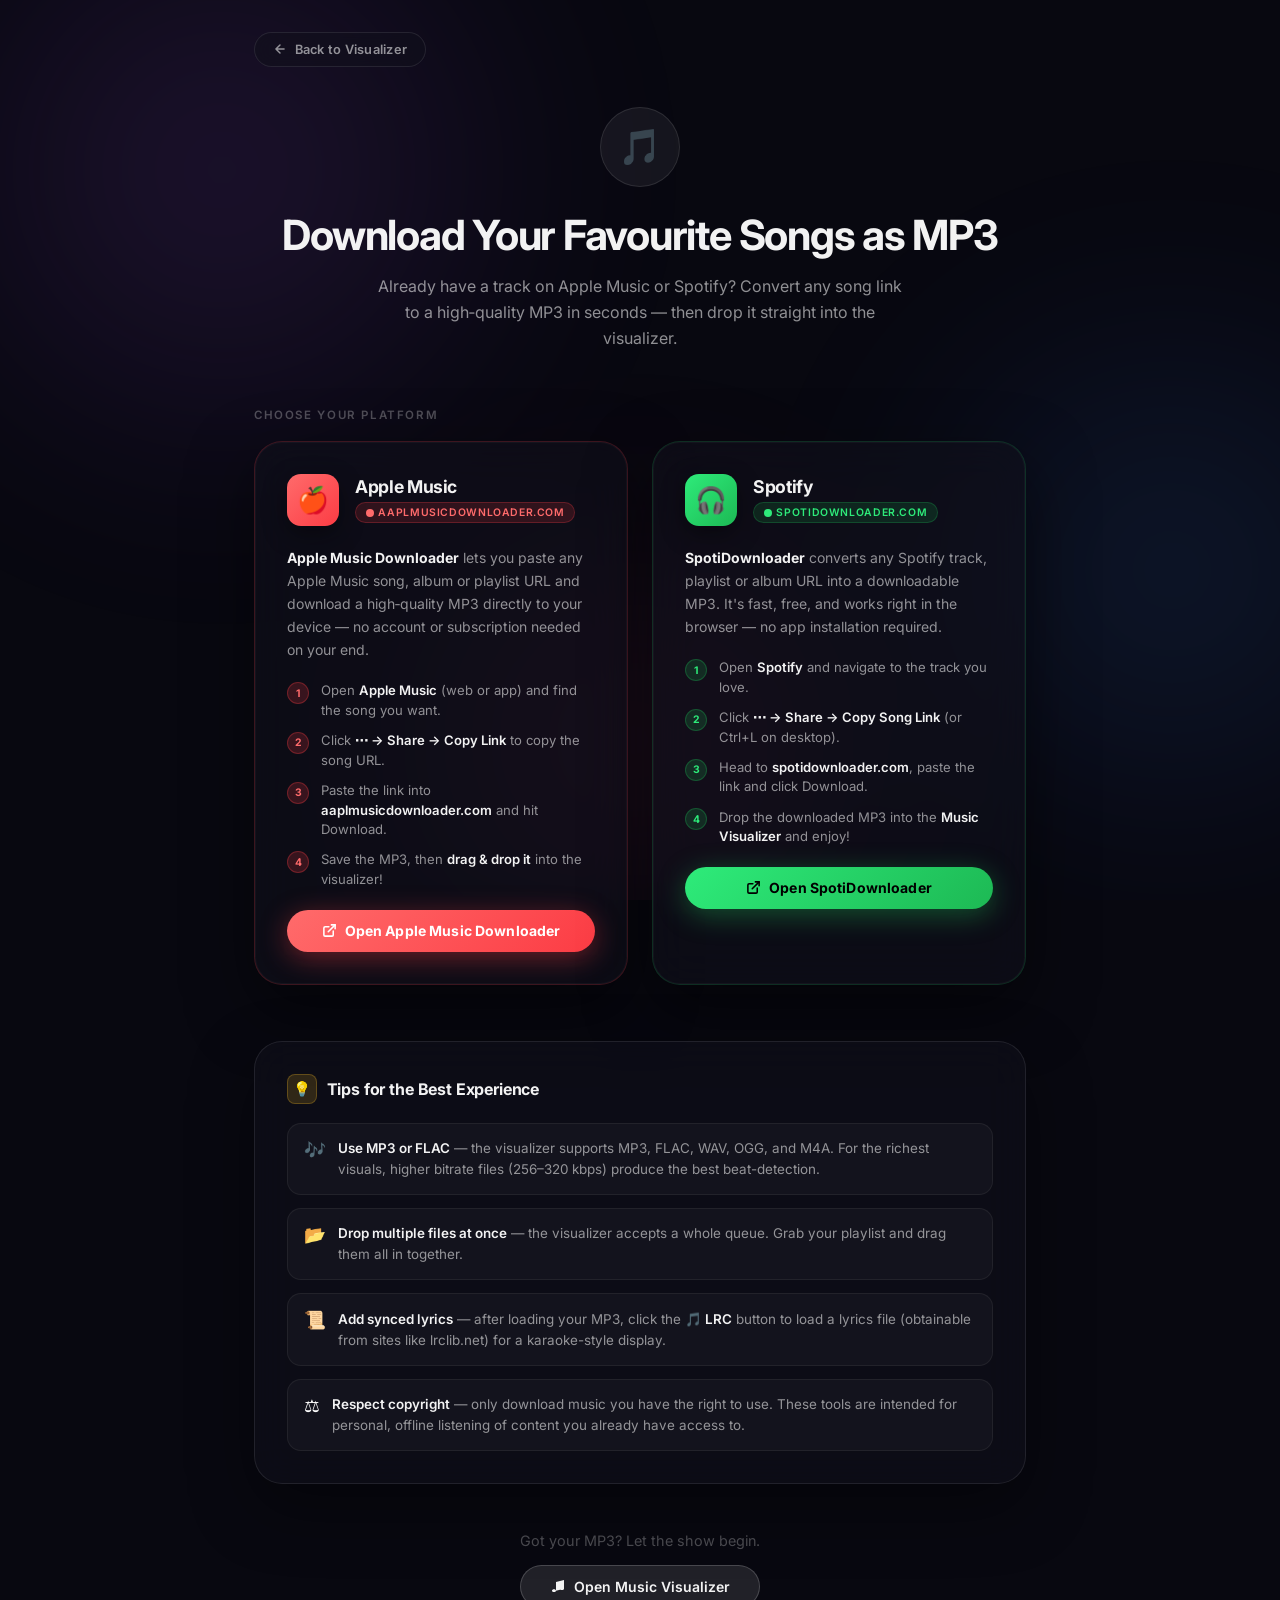
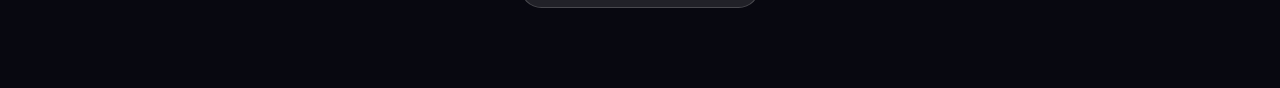
==== download.html @ 30b579aa "feat: add MP3 download guide page with Apple Music & Spotify converters - Add download.html — a styl" ====
<!DOCTYPE html>
<html lang="en">
<head>
  <script async src="https://www.googletagmanager.com/gtag/js?id=G-9R2Q7HDYSL"></script>
  <script>
    window.dataLayer = window.dataLayer || [];
    function gtag(){dataLayer.push(arguments);}
    gtag('js', new Date());
    gtag('config', 'G-9R2Q7HDYSL');
  </script>
  <meta charset="UTF-8" />
  <meta name="viewport" content="width=device-width, initial-scale=1.0"/>
  <title>Download MP3 — Music Visualizer</title>
  <meta name="description" content="Learn how to download your favourite songs as MP3 from Apple Music or Spotify and play them in the Music Visualizer.">
  <link href="https://fonts.googleapis.com/css2?family=Inter:wght@300;400;500;600;700&family=Orbitron:wght@400;500&display=swap" rel="stylesheet">
  <link rel="icon" href="data:image/svg+xml,<svg xmlns='http://www.w3.org/2000/svg' viewBox='0 0 100 100'><text y='.9em' font-size='90'>🎵</text></svg>">

  <style>
    /* ── Reset ────────────────────────────────────────────────── */
    *, *::before, *::after { box-sizing: border-box; margin: 0; padding: 0; }

    /* ── Design tokens ────────────────────────────────────────── */
    :root {
      --glass-bg:     rgba(18, 18, 28, 0.55);
      --glass-border: rgba(255, 255, 255, 0.09);
      --glass-blur:   20px;
      --white-hi:     rgba(255, 255, 255, 0.95);
      --white-mid:    rgba(255, 255, 255, 0.55);
      --white-lo:     rgba(255, 255, 255, 0.28);
      --radius-card:  28px;
      --radius-pill:  9999px;
      --trans-smooth: 0.35s cubic-bezier(0.4, 0, 0.2, 1);
      --apple-color:  #fc3c44;
      --spotify-color: #1db954;
    }

    /* ── Base ─────────────────────────────────────────────────── */
    html, body {
      min-height: 100%;
      font-family: 'Inter', system-ui, sans-serif;
      background: #080810;
      color: #fff;
      -webkit-font-smoothing: antialiased;
      overflow-x: hidden;
    }

    /* ── Animated aurora background ──────────────────────────── */
    .aurora-bg {
      position: fixed;
      inset: 0;
      z-index: 0;
      overflow: hidden;
      pointer-events: none;
    }
    .aurora-orb {
      position: absolute;
      border-radius: 50%;
      filter: blur(120px);
      opacity: 0.18;
      animation: drift 18s ease-in-out infinite alternate;
    }
    .aurora-orb:nth-child(1) {
      width: 700px; height: 700px;
      background: radial-gradient(circle, #a855f7, transparent 70%);
      top: -20%; left: -10%;
      animation-duration: 22s;
    }
    .aurora-orb:nth-child(2) {
      width: 600px; height: 600px;
      background: radial-gradient(circle, #3b82f6, transparent 70%);
      top: 30%; right: -15%;
      animation-duration: 18s;
      animation-delay: -7s;
    }
    .aurora-orb:nth-child(3) {
      width: 500px; height: 500px;
      background: radial-gradient(circle, #ec4899, transparent 70%);
      bottom: -10%; left: 30%;
      animation-duration: 25s;
      animation-delay: -12s;
    }
    @keyframes drift {
      from { transform: translate(0, 0) scale(1); }
      to   { transform: translate(40px, 60px) scale(1.08); }
    }

    /* ── Page layout ──────────────────────────────────────────── */
    .page {
      position: relative;
      z-index: 1;
      max-width: 820px;
      margin: 0 auto;
      padding: 2rem 1.5rem 5rem;
    }

    /* ── Back button ──────────────────────────────────────────── */
    .back-btn {
      display: inline-flex;
      align-items: center;
      gap: 0.5rem;
      padding: 0.55rem 1.1rem;
      border-radius: var(--radius-pill);
      background: var(--glass-bg);
      backdrop-filter: blur(12px);
      -webkit-backdrop-filter: blur(12px);
      border: 1px solid var(--glass-border);
      color: var(--white-mid);
      font-size: 0.8rem;
      font-weight: 600;
      letter-spacing: 0.02em;
      text-decoration: none;
      transition: color var(--trans-smooth), background var(--trans-smooth), transform var(--trans-smooth), box-shadow var(--trans-smooth);
      margin-bottom: 2.5rem;
    }
    .back-btn:hover {
      color: var(--white-hi);
      background: rgba(255, 255, 255, 0.12);
      transform: translateY(-1px) scale(1.03);
      box-shadow: 0 6px 20px rgba(0, 0, 0, 0.35);
    }
    .back-btn svg { width: 14px; height: 14px; }

    /* ── Hero section ─────────────────────────────────────────── */
    .hero {
      text-align: center;
      margin-bottom: 3.5rem;
    }
    .hero-icon {
      width: 80px; height: 80px;
      border-radius: 50%;
      background: rgba(255, 255, 255, 0.06);
      border: 1px solid rgba(255, 255, 255, 0.1);
      display: flex; align-items: center; justify-content: center;
      color: var(--white-mid);
      margin: 0 auto 1.5rem;
      animation: float 3.5s ease-in-out infinite;
      font-size: 2.2rem;
    }
    @keyframes float {
      0%, 100% { transform: translateY(0); }
      50%       { transform: translateY(-8px); }
    }
    .hero h1 {
      font-size: clamp(1.8rem, 4vw, 2.6rem);
      font-weight: 700;
      letter-spacing: -0.03em;
      color: var(--white-hi);
      margin-bottom: 0.75rem;
      line-height: 1.2;
    }
    .hero-sub {
      font-size: 1rem;
      color: var(--white-mid);
      line-height: 1.65;
      max-width: 540px;
      margin: 0 auto;
    }

    /* ── Section heading ──────────────────────────────────────── */
    .section-label {
      font-size: 0.72rem;
      font-weight: 600;
      letter-spacing: 0.14em;
      text-transform: uppercase;
      color: var(--white-lo);
      margin-bottom: 1.2rem;
    }

    /* ── Converter cards ──────────────────────────────────────── */
    .converters-grid {
      display: grid;
      grid-template-columns: repeat(auto-fit, minmax(320px, 1fr));
      gap: 1.5rem;
      margin-bottom: 3.5rem;
    }

    .converter-card {
      position: relative;
      display: flex;
      flex-direction: column;
      gap: 1.25rem;
      padding: 2rem;
      background: var(--glass-bg);
      backdrop-filter: blur(var(--glass-blur));
      -webkit-backdrop-filter: blur(var(--glass-blur));
      border: 1px solid var(--glass-border);
      border-radius: var(--radius-card);
      box-shadow: 0 24px 64px rgba(0, 0, 0, 0.5), inset 0 0 0 1px rgba(255, 255, 255, 0.03);
      transition: transform var(--trans-smooth), box-shadow var(--trans-smooth), border-color var(--trans-smooth);
      overflow: hidden;
    }
    .converter-card::before {
      content: '';
      position: absolute;
      inset: 0;
      border-radius: inherit;
      opacity: 0;
      transition: opacity var(--trans-smooth);
      pointer-events: none;
    }
    .converter-card:hover {
      transform: translateY(-4px);
      box-shadow: 0 32px 80px rgba(0, 0, 0, 0.6);
    }

    /* Apple card accent */
    .converter-card--apple {
      border-color: rgba(252, 60, 68, 0.2);
    }
    .converter-card--apple::before {
      background: radial-gradient(ellipse at top left, rgba(252, 60, 68, 0.08) 0%, transparent 70%);
    }
    .converter-card--apple:hover {
      border-color: rgba(252, 60, 68, 0.38);
    }
    .converter-card--apple:hover::before { opacity: 1; }

    /* Spotify card accent */
    .converter-card--spotify {
      border-color: rgba(29, 185, 84, 0.2);
    }
    .converter-card--spotify::before {
      background: radial-gradient(ellipse at top left, rgba(29, 185, 84, 0.08) 0%, transparent 70%);
    }
    .converter-card--spotify:hover {
      border-color: rgba(29, 185, 84, 0.38);
    }
    .converter-card--spotify:hover::before { opacity: 1; }

    /* Card header row */
    .card-header {
      display: flex;
      align-items: center;
      gap: 1rem;
    }
    .card-logo {
      width: 52px; height: 52px;
      border-radius: 14px;
      display: flex; align-items: center; justify-content: center;
      flex-shrink: 0;
      font-size: 1.6rem;
      box-shadow: 0 8px 24px rgba(0, 0, 0, 0.4);
    }
    .card-logo--apple {
      background: linear-gradient(135deg, #ff6b6b 0%, #fc3c44 100%);
    }
    .card-logo--spotify {
      background: linear-gradient(135deg, #2eeb7a 0%, #1db954 100%);
    }
    .card-title-group { flex: 1; min-width: 0; }
    .card-title {
      font-size: 1.1rem;
      font-weight: 700;
      letter-spacing: -0.02em;
      color: var(--white-hi);
      margin-bottom: 0.2rem;
    }
    .card-badge {
      display: inline-flex;
      align-items: center;
      gap: 0.3rem;
      padding: 0.2rem 0.6rem;
      border-radius: var(--radius-pill);
      font-size: 0.65rem;
      font-weight: 600;
      letter-spacing: 0.06em;
      text-transform: uppercase;
    }
    .card-badge--apple  { background: rgba(252, 60, 68, 0.15); color: #ff6b6b; border: 1px solid rgba(252, 60, 68, 0.25); }
    .card-badge--spotify{ background: rgba(29, 185, 84, 0.15);  color: #2eeb7a; border: 1px solid rgba(29, 185, 84, 0.25); }

    /* Description */
    .card-desc {
      font-size: 0.875rem;
      color: var(--white-mid);
      line-height: 1.65;
    }

    /* Steps */
    .card-steps {
      display: flex;
      flex-direction: column;
      gap: 0.65rem;
    }
    .step {
      display: flex;
      align-items: flex-start;
      gap: 0.75rem;
    }
    .step-num {
      width: 22px; height: 22px;
      border-radius: 50%;
      display: flex; align-items: center; justify-content: center;
      font-size: 0.65rem;
      font-weight: 700;
      flex-shrink: 0;
      margin-top: 0.05rem;
    }
    .step-num--apple   { background: rgba(252, 60, 68, 0.18); color: #ff6b6b; border: 1px solid rgba(252, 60, 68, 0.3); }
    .step-num--spotify { background: rgba(29, 185, 84, 0.18);  color: #2eeb7a; border: 1px solid rgba(29, 185, 84, 0.3); }
    .step-text {
      font-size: 0.82rem;
      color: var(--white-mid);
      line-height: 1.5;
    }
    .step-text strong { color: var(--white-hi); font-weight: 600; }

    /* CTA link button */
    .card-cta {
      display: inline-flex;
      align-items: center;
      justify-content: center;
      gap: 0.5rem;
      padding: 0.78rem 1.4rem;
      border-radius: var(--radius-pill);
      font-size: 0.875rem;
      font-weight: 700;
      letter-spacing: 0.01em;
      text-decoration: none;
      transition: transform 0.15s ease, box-shadow var(--trans-smooth), filter 0.2s ease;
      position: relative;
      overflow: hidden;
    }
    .card-cta::after {
      content: '';
      position: absolute;
      inset: 0;
      border-radius: inherit;
      background: rgba(255, 255, 255, 0);
      transition: background 0.2s ease;
    }
    .card-cta:hover::after { background: rgba(255, 255, 255, 0.1); }
    .card-cta:hover { transform: translateY(-2px) scale(1.02); }
    .card-cta:active { transform: translateY(1px) scale(0.99); }

    .card-cta--apple {
      background: linear-gradient(135deg, #ff6b6b, #fc3c44);
      color: #fff;
      box-shadow: 0 6px 28px rgba(252, 60, 68, 0.4);
    }
    .card-cta--apple:hover { box-shadow: 0 10px 36px rgba(252, 60, 68, 0.55); }

    .card-cta--spotify {
      background: linear-gradient(135deg, #2eeb7a, #1db954);
      color: #000;
      box-shadow: 0 6px 28px rgba(29, 185, 84, 0.4);
    }
    .card-cta--spotify:hover { box-shadow: 0 10px 36px rgba(29, 185, 84, 0.55); }

    .card-cta svg { width: 15px; height: 15px; }

    /* ── Tips section ─────────────────────────────────────────── */
    .tips-card {
      padding: 2rem;
      background: var(--glass-bg);
      backdrop-filter: blur(var(--glass-blur));
      -webkit-backdrop-filter: blur(var(--glass-blur));
      border: 1px solid var(--glass-border);
      border-radius: var(--radius-card);
      box-shadow: 0 24px 64px rgba(0, 0, 0, 0.4);
      margin-bottom: 3rem;
    }
    .tips-title {
      font-size: 1rem;
      font-weight: 700;
      color: var(--white-hi);
      letter-spacing: -0.01em;
      margin-bottom: 1.2rem;
      display: flex;
      align-items: center;
      gap: 0.6rem;
    }
    .tips-title-icon {
      width: 30px; height: 30px;
      border-radius: 8px;
      background: rgba(251, 191, 36, 0.15);
      border: 1px solid rgba(251, 191, 36, 0.25);
      display: flex; align-items: center; justify-content: center;
      font-size: 0.9rem;
    }
    .tips-list {
      display: flex;
      flex-direction: column;
      gap: 0.8rem;
    }
    .tip-item {
      display: flex;
      align-items: flex-start;
      gap: 0.75rem;
      padding: 0.9rem 1rem;
      background: rgba(255, 255, 255, 0.03);
      border: 1px solid rgba(255, 255, 255, 0.06);
      border-radius: 14px;
      transition: background var(--trans-smooth), border-color var(--trans-smooth);
    }
    .tip-item:hover {
      background: rgba(255, 255, 255, 0.06);
      border-color: rgba(255, 255, 255, 0.1);
    }
    .tip-icon {
      font-size: 1.1rem;
      flex-shrink: 0;
      margin-top: 0.05rem;
    }
    .tip-text {
      font-size: 0.84rem;
      color: var(--white-mid);
      line-height: 1.55;
    }
    .tip-text strong { color: var(--white-hi); font-weight: 600; }

    /* ── Footer CTA ───────────────────────────────────────────── */
    .footer-cta {
      text-align: center;
    }
    .footer-cta-text {
      font-size: 0.9rem;
      color: var(--white-lo);
      margin-bottom: 1rem;
    }
    .footer-cta-link {
      display: inline-flex;
      align-items: center;
      gap: 0.5rem;
      padding: 0.75rem 1.8rem;
      border-radius: var(--radius-pill);
      background: rgba(255, 255, 255, 0.1);
      border: 1px solid rgba(255, 255, 255, 0.18);
      color: var(--white-hi);
      font-size: 0.875rem;
      font-weight: 600;
      text-decoration: none;
      transition: background var(--trans-smooth), transform 0.15s ease, box-shadow var(--trans-smooth);
    }
    .footer-cta-link:hover {
      background: rgba(255, 255, 255, 0.18);
      transform: translateY(-2px);
      box-shadow: 0 8px 28px rgba(255, 255, 255, 0.1);
    }
    .footer-cta-link svg { width: 16px; height: 16px; }

    /* ── Scrollbar ─────────────────────────────────────────────── */
    ::-webkit-scrollbar { width: 6px; }
    ::-webkit-scrollbar-track { background: transparent; }
    ::-webkit-scrollbar-thumb { background: rgba(255,255,255,0.12); border-radius: 3px; }
    ::-webkit-scrollbar-thumb:hover { background: rgba(255,255,255,0.22); }

    /* ── Responsive ───────────────────────────────────────────── */
    @media (max-width: 600px) {
      .page { padding: 1.5rem 1rem 4rem; }
      .converters-grid { grid-template-columns: 1fr; }
    }
  </style>
</head>
<body>

  <!-- Animated aurora background -->
  <div class="aurora-bg" aria-hidden="true">
    <div class="aurora-orb"></div>
    <div class="aurora-orb"></div>
    <div class="aurora-orb"></div>
  </div>

  <main class="page" role="main">

    <!-- Back to visualizer -->
    <a href="index.html" class="back-btn" id="back-to-visualizer" aria-label="Back to Music Visualizer">
      <svg viewBox="0 0 24 24" fill="none" stroke="currentColor" stroke-width="2.5" stroke-linecap="round" stroke-linejoin="round">
        <path d="M19 12H5M12 5l-7 7 7 7"/>
      </svg>
      Back to Visualizer
    </a>

    <!-- Hero -->
    <section class="hero">
      <div class="hero-icon" aria-hidden="true">🎵</div>
      <h1>Download Your Favourite Songs as&nbsp;MP3</h1>
      <p class="hero-sub">
        Already have a track on Apple Music or Spotify? Convert any song link to a
        high‑quality MP3 in seconds — then drop it straight into the visualizer.
      </p>
    </section>

    <!-- Converters -->
    <p class="section-label">Choose your platform</p>
    <div class="converters-grid">

      <!-- Apple Music card -->
      <article class="converter-card converter-card--apple" id="apple-music-card">
        <div class="card-header">
          <div class="card-logo card-logo--apple" aria-hidden="true">🍎</div>
          <div class="card-title-group">
            <h2 class="card-title">Apple Music</h2>
            <span class="card-badge card-badge--apple">
              <svg width="8" height="8" viewBox="0 0 8 8" fill="currentColor"><circle cx="4" cy="4" r="4"/></svg>
              aaplmusicdownloader.com
            </span>
          </div>
        </div>

        <p class="card-desc">
          <strong style="color: var(--white-hi)">Apple Music Downloader</strong> lets you paste any Apple Music
          song, album or playlist URL and download a high‑quality MP3 directly to your device — no account or
          subscription needed on your end.
        </p>

        <div class="card-steps" aria-label="Steps to download from Apple Music">
          <div class="step">
            <span class="step-num step-num--apple">1</span>
            <p class="step-text">Open <strong>Apple Music</strong> (web or app) and find the song you want.</p>
          </div>
          <div class="step">
            <span class="step-num step-num--apple">2</span>
            <p class="step-text">Click <strong>⋯ → Share → Copy Link</strong> to copy the song URL.</p>
          </div>
          <div class="step">
            <span class="step-num step-num--apple">3</span>
            <p class="step-text">Paste the link into <strong>aaplmusicdownloader.com</strong> and hit Download.</p>
          </div>
          <div class="step">
            <span class="step-num step-num--apple">4</span>
            <p class="step-text">Save the MP3, then <strong>drag &amp; drop it</strong> into the visualizer!</p>
          </div>
        </div>

        <a href="https://aaplmusicdownloader.com" target="_blank" rel="noopener noreferrer"
           class="card-cta card-cta--apple" id="apple-cta-btn" aria-label="Open Apple Music to MP3 converter">
          <svg viewBox="0 0 24 24" fill="none" stroke="currentColor" stroke-width="2.5" stroke-linecap="round" stroke-linejoin="round">
            <path d="M18 13v6a2 2 0 0 1-2 2H5a2 2 0 0 1-2-2V8a2 2 0 0 1 2-2h6"/>
            <polyline points="15 3 21 3 21 9"/>
            <line x1="10" y1="14" x2="21" y2="3"/>
          </svg>
          Open Apple Music Downloader
        </a>
      </article>

      <!-- Spotify card -->
      <article class="converter-card converter-card--spotify" id="spotify-card">
        <div class="card-header">
          <div class="card-logo card-logo--spotify" aria-hidden="true">🎧</div>
          <div class="card-title-group">
            <h2 class="card-title">Spotify</h2>
            <span class="card-badge card-badge--spotify">
              <svg width="8" height="8" viewBox="0 0 8 8" fill="currentColor"><circle cx="4" cy="4" r="4"/></svg>
              spotidownloader.com
            </span>
          </div>
        </div>

        <p class="card-desc">
          <strong style="color: var(--white-hi)">SpotiDownloader</strong> converts any Spotify track, playlist
          or album URL into a downloadable MP3. It's fast, free, and works right in the browser — no
          app installation required.
        </p>

        <div class="card-steps" aria-label="Steps to download from Spotify">
          <div class="step">
            <span class="step-num step-num--spotify">1</span>
            <p class="step-text">Open <strong>Spotify</strong> and navigate to the track you love.</p>
          </div>
          <div class="step">
            <span class="step-num step-num--spotify">2</span>
            <p class="step-text">Click <strong>⋯ → Share → Copy Song Link</strong> (or Ctrl+L on desktop).</p>
          </div>
          <div class="step">
            <span class="step-num step-num--spotify">3</span>
            <p class="step-text">Head to <strong>spotidownloader.com</strong>, paste the link and click Download.</p>
          </div>
          <div class="step">
            <span class="step-num step-num--spotify">4</span>
            <p class="step-text">Drop the downloaded MP3 into the <strong>Music Visualizer</strong> and enjoy!</p>
          </div>
        </div>

        <a href="https://spotidownloader.com/en19" target="_blank" rel="noopener noreferrer"
           class="card-cta card-cta--spotify" id="spotify-cta-btn" aria-label="Open Spotify to MP3 converter">
          <svg viewBox="0 0 24 24" fill="none" stroke="currentColor" stroke-width="2.5" stroke-linecap="round" stroke-linejoin="round">
            <path d="M18 13v6a2 2 0 0 1-2 2H5a2 2 0 0 1-2-2V8a2 2 0 0 1 2-2h6"/>
            <polyline points="15 3 21 3 21 9"/>
            <line x1="10" y1="14" x2="21" y2="3"/>
          </svg>
          Open SpotiDownloader
        </a>
      </article>

    </div>

    <!-- Tips card -->
    <section class="tips-card" aria-labelledby="tips-heading">
      <h2 class="tips-title" id="tips-heading">
        <span class="tips-title-icon" aria-hidden="true">💡</span>
        Tips for the Best Experience
      </h2>
      <div class="tips-list">
        <div class="tip-item">
          <span class="tip-icon" aria-hidden="true">🎶</span>
          <p class="tip-text"><strong>Use MP3 or FLAC</strong> — the visualizer supports MP3, FLAC, WAV, OGG, and M4A. For the richest visuals, higher bitrate files (256–320 kbps) produce the best beat-detection.</p>
        </div>
        <div class="tip-item">
          <span class="tip-icon" aria-hidden="true">📂</span>
          <p class="tip-text"><strong>Drop multiple files at once</strong> — the visualizer accepts a whole queue. Grab your playlist and drag them all in together.</p>
        </div>
        <div class="tip-item">
          <span class="tip-icon" aria-hidden="true">📜</span>
          <p class="tip-text"><strong>Add synced lyrics</strong> — after loading your MP3, click the <strong>🎵 LRC</strong> button to load a lyrics file (obtainable from sites like lrclib.net) for a karaoke-style display.</p>
        </div>
        <div class="tip-item">
          <span class="tip-icon" aria-hidden="true">⚖️</span>
          <p class="tip-text"><strong>Respect copyright</strong> — only download music you have the right to use. These tools are intended for personal, offline listening of content you already have access to.</p>
        </div>
      </div>
    </section>

    <!-- Footer CTA -->
    <div class="footer-cta">
      <p class="footer-cta-text">Got your MP3? Let the show begin.</p>
      <a href="index.html" class="footer-cta-link" id="footer-visualizer-btn" aria-label="Go to the Music Visualizer">
        <svg viewBox="0 0 24 24" fill="currentColor">
          <path d="M9 19V6l12-3v13M9 19c0 1.105-1.343 2-3 2s-3-.895-3-2 1.343-2 3-2 3 .895 3 2zm12-3c0 1.105-1.343 2-3 2s-3-.895-3-2 1.343-2 3-2 3 .895 3 2z"/>
        </svg>
        Open Music Visualizer
      </a>
    </div>

  </main>

</body>
</html>
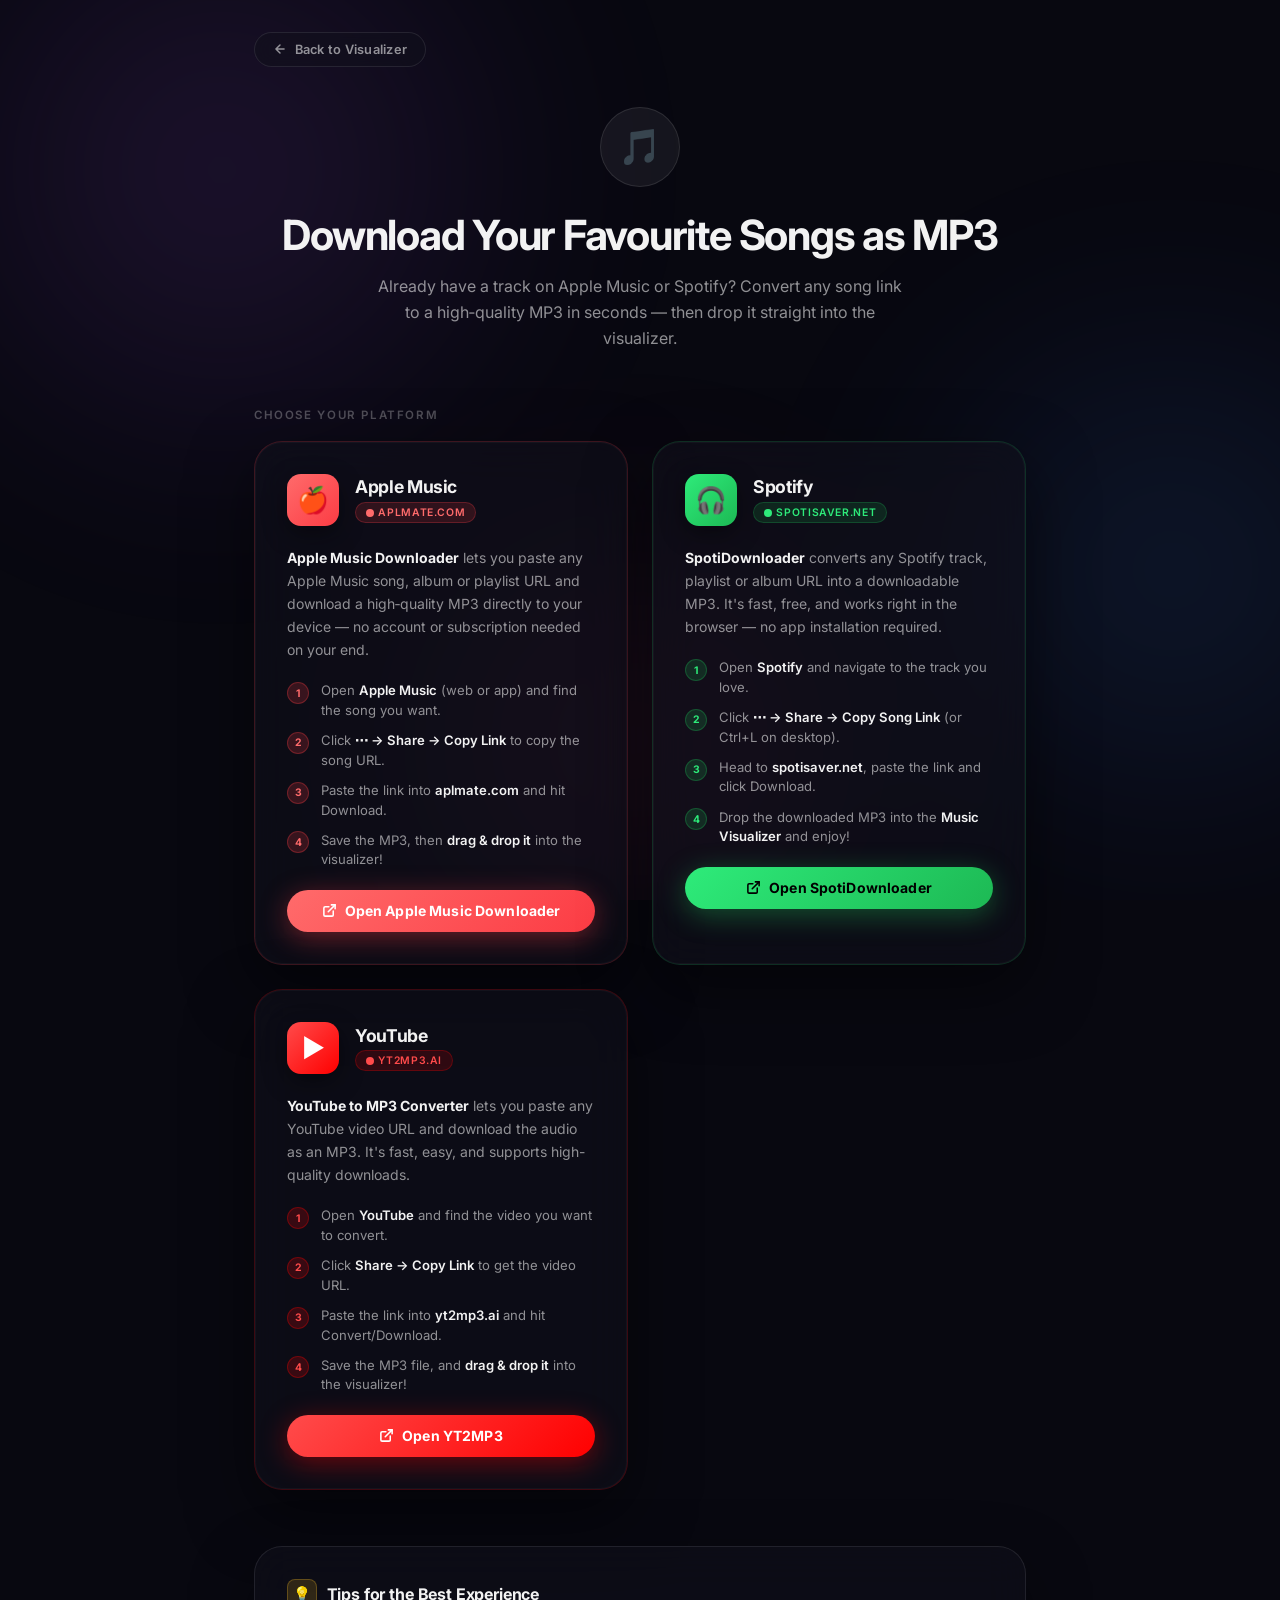
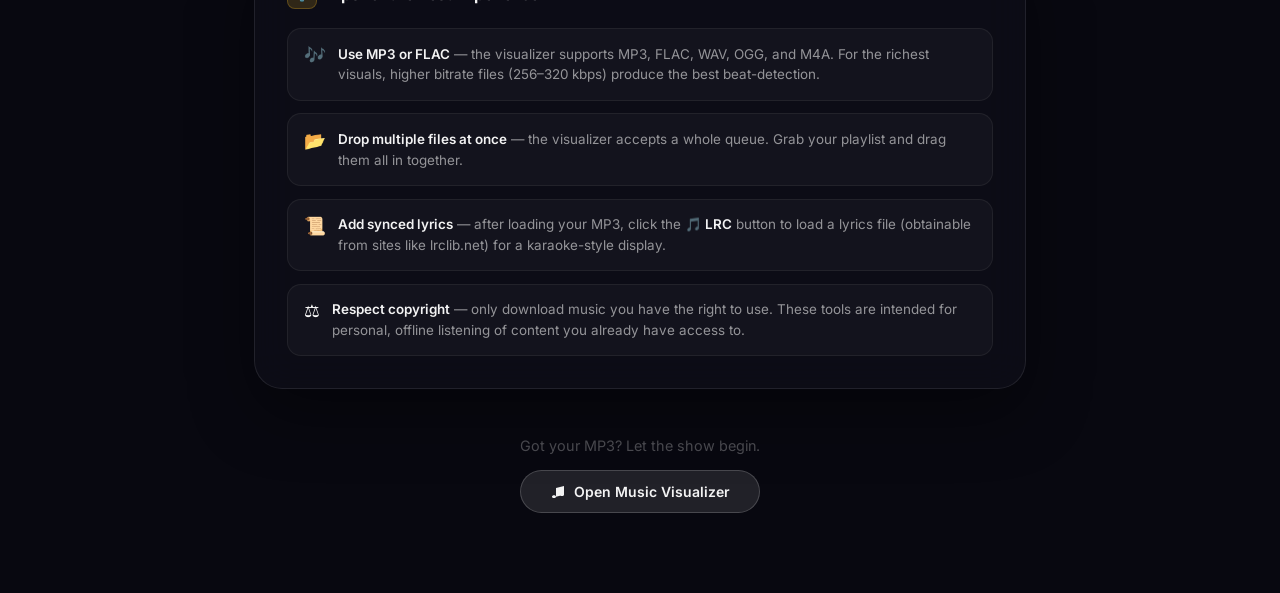
==== commit af155c99: "fix: prevent file explorer from opening on download link click, update converter links - Fixed an ev" ====
--- a/download.html
+++ b/download.html
@@ -32,6 +32,7 @@
       --trans-smooth: 0.35s cubic-bezier(0.4, 0, 0.2, 1);
       --apple-color:  #fc3c44;
       --spotify-color: #1db954;
+      --youtube-color: #ff0000;
     }
 
     /* ── Base ─────────────────────────────────────────────────── */
@@ -227,6 +228,18 @@
     }
     .converter-card--spotify:hover::before { opacity: 1; }
 
+    /* YouTube card accent */
+    .converter-card--youtube {
+      border-color: rgba(255, 0, 0, 0.2);
+    }
+    .converter-card--youtube::before {
+      background: radial-gradient(ellipse at top left, rgba(255, 0, 0, 0.08) 0%, transparent 70%);
+    }
+    .converter-card--youtube:hover {
+      border-color: rgba(255, 0, 0, 0.38);
+    }
+    .converter-card--youtube:hover::before { opacity: 1; }
+
     /* Card header row */
     .card-header {
       display: flex;
@@ -246,6 +259,9 @@
     }
     .card-logo--spotify {
       background: linear-gradient(135deg, #2eeb7a 0%, #1db954 100%);
+    }
+    .card-logo--youtube {
+      background: linear-gradient(135deg, #ff4b4b 0%, #ff0000 100%);
     }
     .card-title-group { flex: 1; min-width: 0; }
     .card-title {
@@ -268,6 +284,7 @@
     }
     .card-badge--apple  { background: rgba(252, 60, 68, 0.15); color: #ff6b6b; border: 1px solid rgba(252, 60, 68, 0.25); }
     .card-badge--spotify{ background: rgba(29, 185, 84, 0.15);  color: #2eeb7a; border: 1px solid rgba(29, 185, 84, 0.25); }
+    .card-badge--youtube{ background: rgba(255, 0, 0, 0.15);  color: #ff4b4b; border: 1px solid rgba(255, 0, 0, 0.25); }
 
     /* Description */
     .card-desc {
@@ -298,6 +315,7 @@
     }
     .step-num--apple   { background: rgba(252, 60, 68, 0.18); color: #ff6b6b; border: 1px solid rgba(252, 60, 68, 0.3); }
     .step-num--spotify { background: rgba(29, 185, 84, 0.18);  color: #2eeb7a; border: 1px solid rgba(29, 185, 84, 0.3); }
+    .step-num--youtube { background: rgba(255, 0, 0, 0.18);  color: #ff4b4b; border: 1px solid rgba(255, 0, 0, 0.3); }
     .step-text {
       font-size: 0.82rem;
       color: var(--white-mid);
@@ -347,6 +365,13 @@
     }
     .card-cta--spotify:hover { box-shadow: 0 10px 36px rgba(29, 185, 84, 0.55); }
 
+    .card-cta--youtube {
+      background: linear-gradient(135deg, #ff4b4b, #ff0000);
+      color: #fff;
+      box-shadow: 0 6px 28px rgba(255, 0, 0, 0.4);
+    }
+    .card-cta--youtube:hover { box-shadow: 0 10px 36px rgba(255, 0, 0, 0.55); }
+
     .card-cta svg { width: 15px; height: 15px; }
 
     /* ── Tips section ─────────────────────────────────────────── */
@@ -493,7 +518,7 @@
             <h2 class="card-title">Apple Music</h2>
             <span class="card-badge card-badge--apple">
               <svg width="8" height="8" viewBox="0 0 8 8" fill="currentColor"><circle cx="4" cy="4" r="4"/></svg>
-              aaplmusicdownloader.com
+              aplmate.com
             </span>
           </div>
         </div>
@@ -515,7 +540,7 @@
           </div>
           <div class="step">
             <span class="step-num step-num--apple">3</span>
-            <p class="step-text">Paste the link into <strong>aaplmusicdownloader.com</strong> and hit Download.</p>
+            <p class="step-text">Paste the link into <strong>aplmate.com</strong> and hit Download.</p>
           </div>
           <div class="step">
             <span class="step-num step-num--apple">4</span>
@@ -523,7 +548,7 @@
           </div>
         </div>
 
-        <a href="https://aaplmusicdownloader.com" target="_blank" rel="noopener noreferrer"
+        <a href="https://aplmate.com" target="_blank" rel="noopener noreferrer"
            class="card-cta card-cta--apple" id="apple-cta-btn" aria-label="Open Apple Music to MP3 converter">
           <svg viewBox="0 0 24 24" fill="none" stroke="currentColor" stroke-width="2.5" stroke-linecap="round" stroke-linejoin="round">
             <path d="M18 13v6a2 2 0 0 1-2 2H5a2 2 0 0 1-2-2V8a2 2 0 0 1 2-2h6"/>
@@ -542,7 +567,7 @@
             <h2 class="card-title">Spotify</h2>
             <span class="card-badge card-badge--spotify">
               <svg width="8" height="8" viewBox="0 0 8 8" fill="currentColor"><circle cx="4" cy="4" r="4"/></svg>
-              spotidownloader.com
+              spotisaver.net
             </span>
           </div>
         </div>
@@ -564,7 +589,7 @@
           </div>
           <div class="step">
             <span class="step-num step-num--spotify">3</span>
-            <p class="step-text">Head to <strong>spotidownloader.com</strong>, paste the link and click Download.</p>
+            <p class="step-text">Head to <strong>spotisaver.net</strong>, paste the link and click Download.</p>
           </div>
           <div class="step">
             <span class="step-num step-num--spotify">4</span>
@@ -572,7 +597,7 @@
           </div>
         </div>
 
-        <a href="https://spotidownloader.com/en19" target="_blank" rel="noopener noreferrer"
+        <a href="https://spotisaver.net/en1" target="_blank" rel="noopener noreferrer"
            class="card-cta card-cta--spotify" id="spotify-cta-btn" aria-label="Open Spotify to MP3 converter">
           <svg viewBox="0 0 24 24" fill="none" stroke="currentColor" stroke-width="2.5" stroke-linecap="round" stroke-linejoin="round">
             <path d="M18 13v6a2 2 0 0 1-2 2H5a2 2 0 0 1-2-2V8a2 2 0 0 1 2-2h6"/>
@@ -580,6 +605,54 @@
             <line x1="10" y1="14" x2="21" y2="3"/>
           </svg>
           Open SpotiDownloader
+        </a>
+      </article>
+
+      <!-- YouTube card -->
+      <article class="converter-card converter-card--youtube" id="youtube-card">
+        <div class="card-header">
+          <div class="card-logo card-logo--youtube" aria-hidden="true">▶️</div>
+          <div class="card-title-group">
+            <h2 class="card-title">YouTube</h2>
+            <span class="card-badge card-badge--youtube">
+              <svg width="8" height="8" viewBox="0 0 8 8" fill="currentColor"><circle cx="4" cy="4" r="4"/></svg>
+              yt2mp3.ai
+            </span>
+          </div>
+        </div>
+
+        <p class="card-desc">
+          <strong style="color: var(--white-hi)">YouTube to MP3 Converter</strong> lets you paste any YouTube
+          video URL and download the audio as an MP3. It's fast, easy, and supports high-quality downloads.
+        </p>
+
+        <div class="card-steps" aria-label="Steps to download from YouTube">
+          <div class="step">
+            <span class="step-num step-num--youtube">1</span>
+            <p class="step-text">Open <strong>YouTube</strong> and find the video you want to convert.</p>
+          </div>
+          <div class="step">
+            <span class="step-num step-num--youtube">2</span>
+            <p class="step-text">Click <strong>Share → Copy Link</strong> to get the video URL.</p>
+          </div>
+          <div class="step">
+            <span class="step-num step-num--youtube">3</span>
+            <p class="step-text">Paste the link into <strong>yt2mp3.ai</strong> and hit Convert/Download.</p>
+          </div>
+          <div class="step">
+            <span class="step-num step-num--youtube">4</span>
+            <p class="step-text">Save the MP3 file, and <strong>drag &amp; drop it</strong> into the visualizer!</p>
+          </div>
+        </div>
+
+        <a href="https://yt2mp3.ai/" target="_blank" rel="noopener noreferrer"
+           class="card-cta card-cta--youtube" id="youtube-cta-btn" aria-label="Open YouTube to MP3 converter">
+          <svg viewBox="0 0 24 24" fill="none" stroke="currentColor" stroke-width="2.5" stroke-linecap="round" stroke-linejoin="round">
+            <path d="M18 13v6a2 2 0 0 1-2 2H5a2 2 0 0 1-2-2V8a2 2 0 0 1 2-2h6"/>
+            <polyline points="15 3 21 3 21 9"/>
+            <line x1="10" y1="14" x2="21" y2="3"/>
+          </svg>
+          Open YT2MP3
         </a>
       </article>
 
